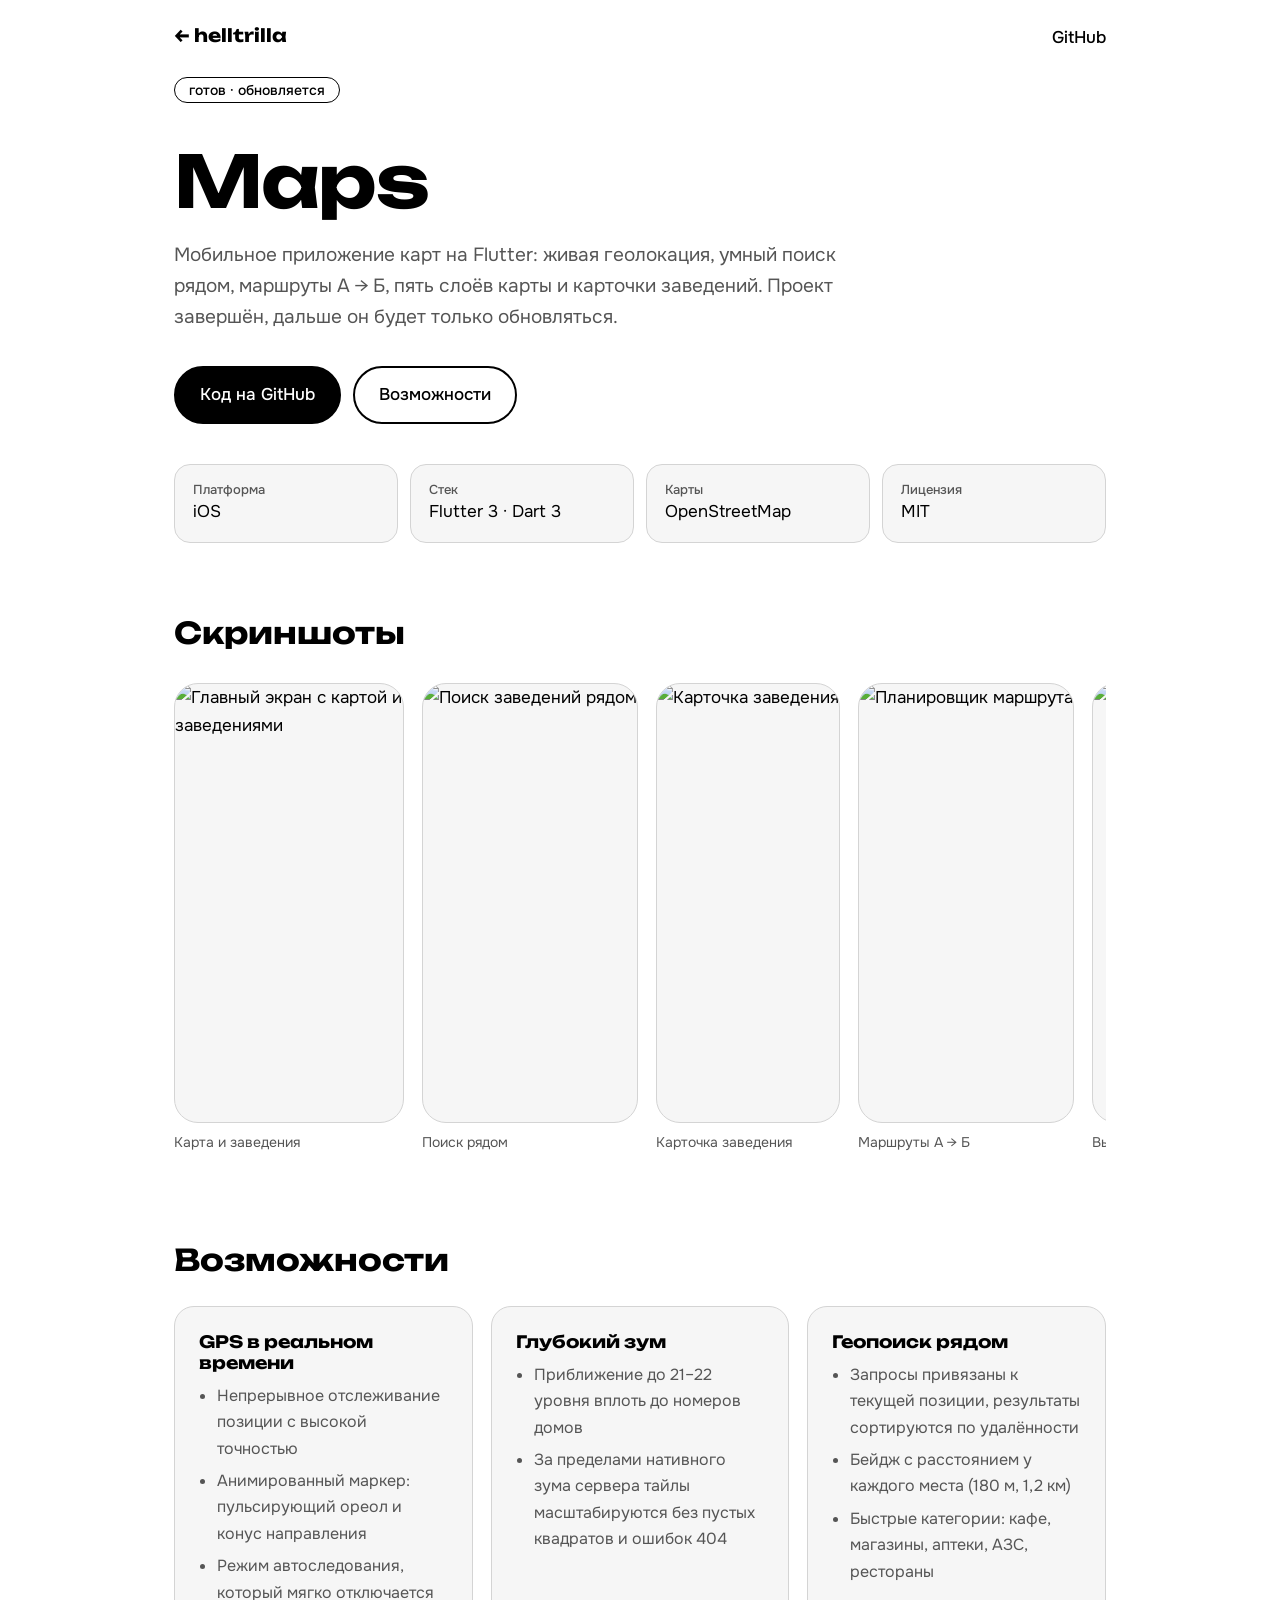
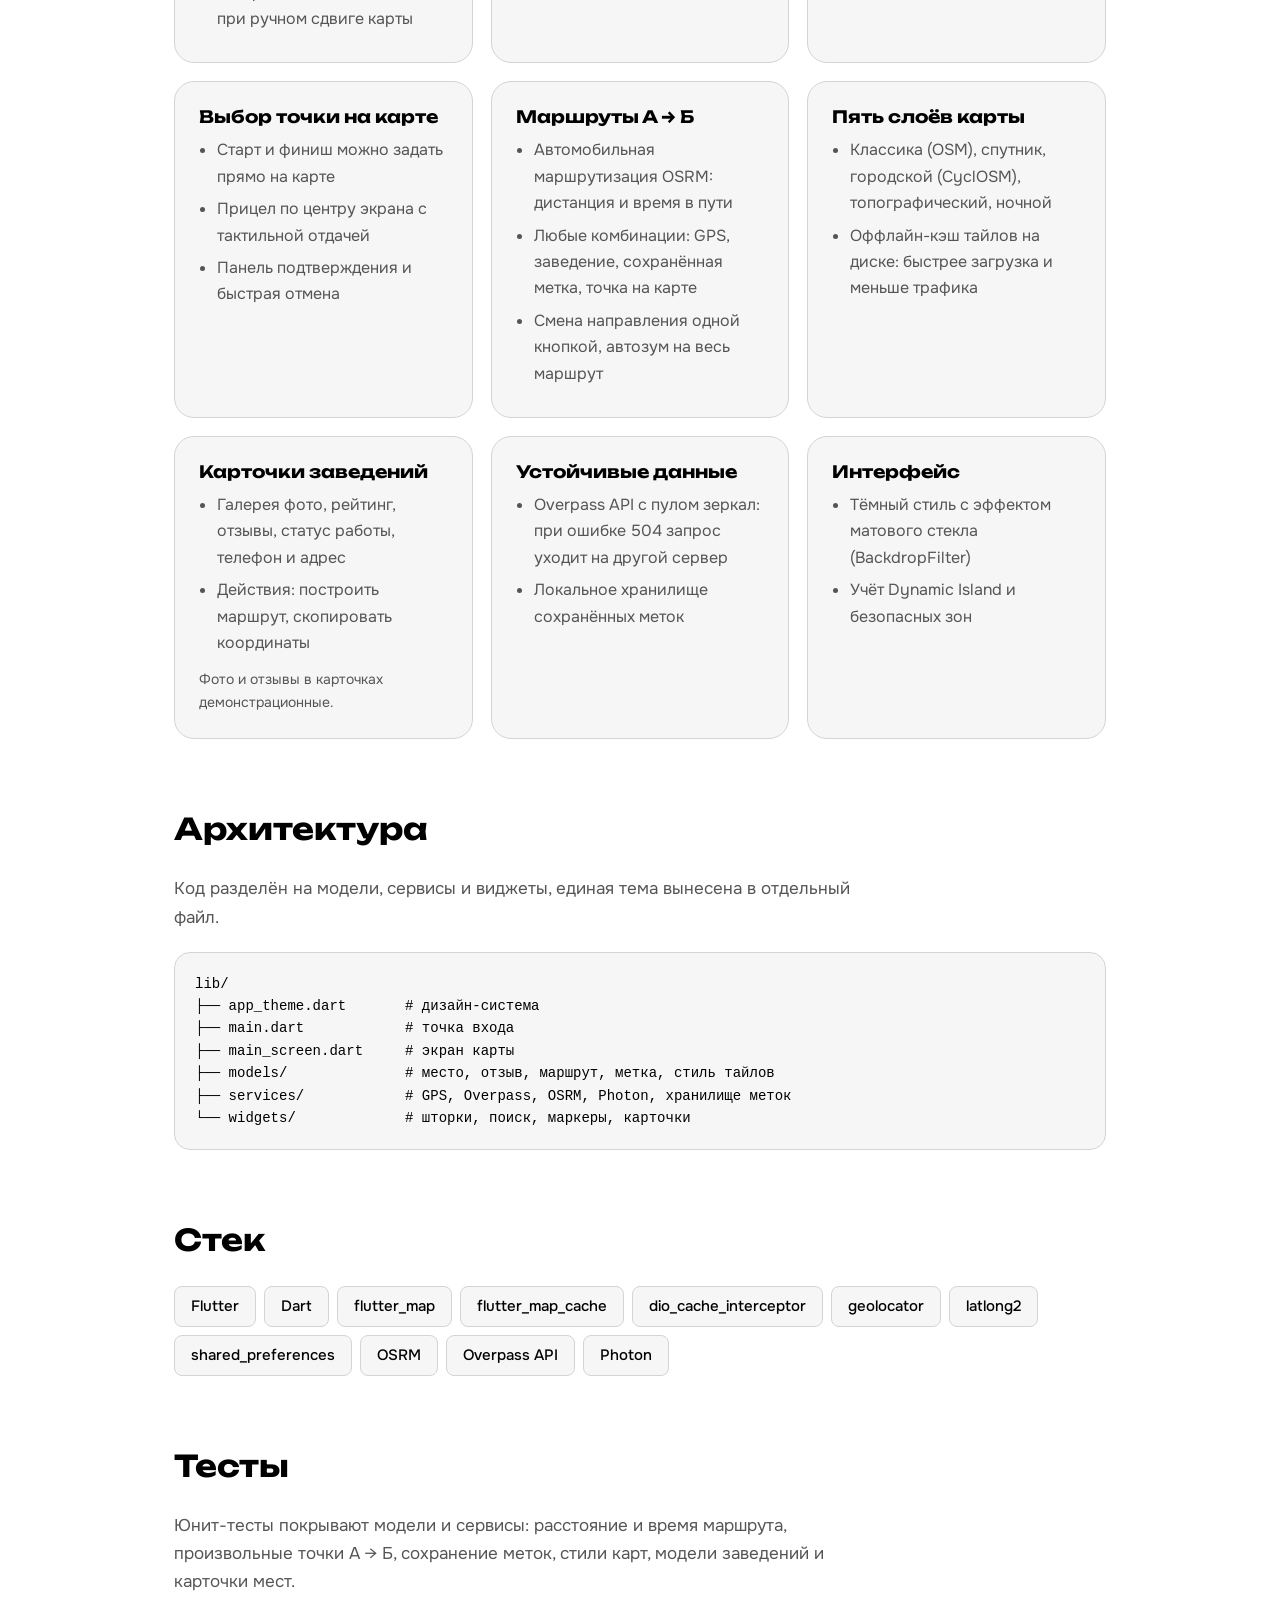
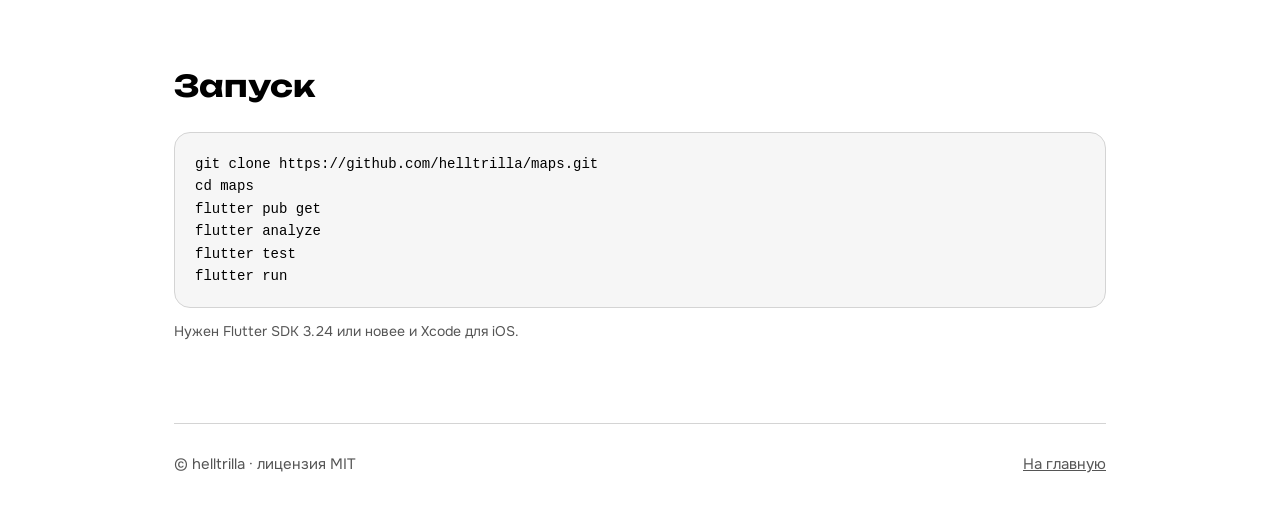
==== maps.html @ f3880a2e "Add files via upload" ====
<!DOCTYPE html>
<html lang="ru">
<head>
<meta charset="utf-8">
<meta name="viewport" content="width=device-width, initial-scale=1, viewport-fit=cover">
<title>Maps — Flutter-приложение карт · helltrilla</title>
<meta name="description" content="Maps — мобильное приложение карт на Flutter: GPS, поиск, маршруты, слои карты, карточки заведений.">
<link rel="icon" href="/favicon.svg" type="image/svg+xml">
<link rel="icon" href="/favicon.png" type="image/png" sizes="64x64">
<link rel="apple-touch-icon" href="/apple-touch-icon.png">
<meta property="og:type" content="article">
<meta property="og:title" content="Maps — Flutter-приложение карт">
<meta property="og:description" content="GPS, геопоиск, маршруты А → Б, слои карты, оффлайн-кэш тайлов.">
<meta property="og:url" content="https://helltrilla.github.io/maps.html">
<meta property="og:image" content="https://helltrilla.github.io/og-image.png">
<meta name="twitter:card" content="summary_large_image">
<link rel="preconnect" href="https://fonts.googleapis.com">
<link rel="preconnect" href="https://fonts.gstatic.com" crossorigin>
<link href="https://fonts.googleapis.com/css2?family=Onest:wght@400;500&family=Unbounded:wght@500;700&display=swap" rel="stylesheet">
<style>
:root{--bg:#fff;--ink:#000;--mute:#555;--line:#d4d4d4;--card:#f6f6f6;--d:'Unbounded','Arial Black',sans-serif;--b:'Onest',system-ui,sans-serif}
@media(prefers-color-scheme:dark){:root:not([data-theme="light"]){--bg:#000;--ink:#fff;--mute:#a0a0a0;--line:#333;--card:#0d0d0d}}
:root[data-theme="dark"]{--bg:#000;--ink:#fff;--mute:#a0a0a0;--line:#333;--card:#0d0d0d}
*{box-sizing:border-box;margin:0}
body{background:var(--bg);color:var(--ink);font:400 17px/1.65 var(--b);padding-top:env(safe-area-inset-top,0px);padding-bottom:env(safe-area-inset-bottom,0px)}
a{color:inherit}
:focus-visible{outline:3px solid var(--ink);outline-offset:3px}
.w{max-width:980px;margin:0 auto;padding:0 24px}
header{display:flex;justify-content:space-between;padding:24px 0;font-weight:500}
header a{text-decoration:none}
.logo{font:700 18px var(--d)}
h1{font:700 clamp(36px,8vw,72px)/1.05 var(--d);letter-spacing:-.02em;margin:40px 0 20px}
h2{font:700 clamp(22px,3.5vw,30px)/1.2 var(--d);margin:72px 0 28px}
h3{font:700 17px var(--d);margin-bottom:10px}
.tag{display:inline-block;font:500 14px var(--b);padding:3px 14px;border:1px solid currentColor;border-radius:999px}
.lead{max-width:36em;color:var(--mute);font-size:19px;margin:20px 0 32px}
.btns{display:flex;gap:12px;flex-wrap:wrap}
.btn{padding:13px 24px;border-radius:999px;border:2px solid var(--ink);font-weight:500;text-decoration:none}
.btn.main{background:var(--ink);color:var(--bg)}
.facts{display:grid;grid-template-columns:repeat(auto-fit,minmax(170px,1fr));gap:12px;margin-top:40px}
.facts div{border:1px solid var(--line);border-radius:16px;padding:16px 18px;background:var(--card)}
.facts b{display:block;font:500 13px var(--b);color:var(--mute)}
.shots{display:flex;gap:18px;overflow-x:auto;scroll-snap-type:x mandatory;padding:4px 0 16px}
.shots figure{flex:0 0 auto;scroll-snap-align:start;max-width:230px}
.shots img{display:block;height:440px;width:auto;max-width:100%;border-radius:24px;border:1px solid var(--line);background:var(--card)}
.shots figcaption{font-size:14px;color:var(--mute);margin-top:8px}
.grid{display:grid;grid-template-columns:repeat(auto-fit,minmax(290px,1fr));gap:18px}
.card{border:1px solid var(--line);border-radius:20px;padding:24px;background:var(--card)}
.card ul{padding-left:18px;color:var(--mute);font-size:16px}
.card li{margin-bottom:6px}
pre{overflow-x:auto;border:1px solid var(--line);border-radius:16px;padding:20px;background:var(--card);font:14px/1.6 ui-monospace,Menlo,Consolas,monospace}
.chips{display:flex;flex-wrap:wrap;gap:8px;padding:0;list-style:none}
.chips li{font-size:15px;font-weight:500;padding:7px 16px;border-radius:8px;border:1px solid var(--line);background:var(--card)}
p.n{color:var(--mute);max-width:40em}
.note{font-size:14px;color:var(--mute);margin-top:12px}
footer{margin-top:80px;border-top:1px solid var(--line);padding:28px 0 40px;color:var(--mute);font-size:15px;display:flex;justify-content:space-between;flex-wrap:wrap;gap:12px}
</style>
</head>
<body>
<div class="w">
<header><a class="logo" href="/">← helltrilla</a><a href="https://github.com/helltrilla/maps">GitHub</a></header>

<main>
<span class="tag">готов · обновляется</span>
<h1>Maps</h1>
<p class="lead">Мобильное приложение карт на Flutter: живая геолокация, умный поиск рядом, маршруты А → Б, пять слоёв карты и карточки заведений. Проект завершён, дальше он будет только обновляться.</p>
<div class="btns">
  <a class="btn main" href="https://github.com/helltrilla/maps">Код на GitHub</a>
  <a class="btn" href="#features">Возможности</a>
</div>
<div class="facts">
  <div><b>Платформа</b>iOS</div>
  <div><b>Стек</b>Flutter 3 · Dart 3</div>
  <div><b>Карты</b>OpenStreetMap</div>
  <div><b>Лицензия</b>MIT</div>
</div>

<h2>Скриншоты</h2>
<div class="shots">
  <figure><img src="img/maps/main_map.png" data-f="main_map.png" alt="Главный экран с картой и заведениями" loading="lazy"><figcaption>Карта и заведения</figcaption></figure>
  <figure><img src="img/maps/search_nearby.png" data-f="search_nearby.png" alt="Поиск заведений рядом" loading="lazy"><figcaption>Поиск рядом</figcaption></figure>
  <figure><img src="img/maps/place_details.png" data-f="place_details.png" alt="Карточка заведения" loading="lazy"><figcaption>Карточка заведения</figcaption></figure>
  <figure><img src="img/maps/route_planner.png" data-f="route_planner.png" alt="Планировщик маршрута" loading="lazy"><figcaption>Маршруты А → Б</figcaption></figure>
  <figure><img src="img/maps/point_picker.png" data-f="point_picker.png" alt="Выбор точки на карте" loading="lazy"><figcaption>Выбор точки на карте</figcaption></figure>
</div>

<h2 id="features">Возможности</h2>
<div class="grid">
  <article class="card"><h3>GPS в реальном времени</h3><ul>
    <li>Непрерывное отслеживание позиции с высокой точностью</li>
    <li>Анимированный маркер: пульсирующий ореол и конус направления</li>
    <li>Режим автоследования, который мягко отключается при ручном сдвиге карты</li></ul></article>
  <article class="card"><h3>Глубокий зум</h3><ul>
    <li>Приближение до 21–22 уровня вплоть до номеров домов</li>
    <li>За пределами нативного зума сервера тайлы масштабируются без пустых квадратов и ошибок 404</li></ul></article>
  <article class="card"><h3>Геопоиск рядом</h3><ul>
    <li>Запросы привязаны к текущей позиции, результаты сортируются по удалённости</li>
    <li>Бейдж с расстоянием у каждого места (180 м, 1,2 км)</li>
    <li>Быстрые категории: кафе, магазины, аптеки, АЗС, рестораны</li></ul></article>
  <article class="card"><h3>Выбор точки на карте</h3><ul>
    <li>Старт и финиш можно задать прямо на карте</li>
    <li>Прицел по центру экрана с тактильной отдачей</li>
    <li>Панель подтверждения и быстрая отмена</li></ul></article>
  <article class="card"><h3>Маршруты А → Б</h3><ul>
    <li>Автомобильная маршрутизация OSRM: дистанция и время в пути</li>
    <li>Любые комбинации: GPS, заведение, сохранённая метка, точка на карте</li>
    <li>Смена направления одной кнопкой, автозум на весь маршрут</li></ul></article>
  <article class="card"><h3>Пять слоёв карты</h3><ul>
    <li>Классика (OSM), спутник, городской (CyclOSM), топографический, ночной</li>
    <li>Оффлайн-кэш тайлов на диске: быстрее загрузка и меньше трафика</li></ul></article>
  <article class="card"><h3>Карточки заведений</h3><ul>
    <li>Галерея фото, рейтинг, отзывы, статус работы, телефон и адрес</li>
    <li>Действия: построить маршрут, скопировать координаты</li></ul>
    <p class="note">Фото и отзывы в карточках демонстрационные.</p></article>
  <article class="card"><h3>Устойчивые данные</h3><ul>
    <li>Overpass API с пулом зеркал: при ошибке 504 запрос уходит на другой сервер</li>
    <li>Локальное хранилище сохранённых меток</li></ul></article>
  <article class="card"><h3>Интерфейс</h3><ul>
    <li>Тёмный стиль с эффектом матового стекла (BackdropFilter)</li>
    <li>Учёт Dynamic Island и безопасных зон</li></ul></article>
</div>

<h2>Архитектура</h2>
<p class="n" style="margin-bottom:20px">Код разделён на модели, сервисы и виджеты, единая тема вынесена в отдельный файл.</p>
<pre>lib/
├── app_theme.dart       # дизайн-система
├── main.dart            # точка входа
├── main_screen.dart     # экран карты
├── models/              # место, отзыв, маршрут, метка, стиль тайлов
├── services/            # GPS, Overpass, OSRM, Photon, хранилище меток
└── widgets/             # шторки, поиск, маркеры, карточки</pre>

<h2>Стек</h2>
<ul class="chips"><li>Flutter</li><li>Dart</li><li>flutter_map</li><li>flutter_map_cache</li><li>dio_cache_interceptor</li><li>geolocator</li><li>latlong2</li><li>shared_preferences</li><li>OSRM</li><li>Overpass API</li><li>Photon</li></ul>

<h2>Тесты</h2>
<p class="n">Юнит-тесты покрывают модели и сервисы: расстояние и время маршрута, произвольные точки А → Б, сохранение меток, стили карт, модели заведений и карточки мест.</p>

<h2>Запуск</h2>
<pre>git clone https://github.com/helltrilla/maps.git
cd maps
flutter pub get
flutter analyze
flutter test
flutter run</pre>
<p class="note">Нужен Flutter SDK 3.24 или новее и Xcode для iOS.</p>
</main>

<footer><span>© helltrilla · лицензия MIT</span><a href="/">На главную</a></footer>
</div>
<script>
document.addEventListener('error',function(e){var t=e.target;if(t.tagName==='IMG'&&t.dataset.f&&!t.dataset.r){t.dataset.r=1;t.src='https://raw.githubusercontent.com/helltrilla/maps/main/assets/screenshots/'+t.dataset.f}},true);
</script>
</body>
</html>
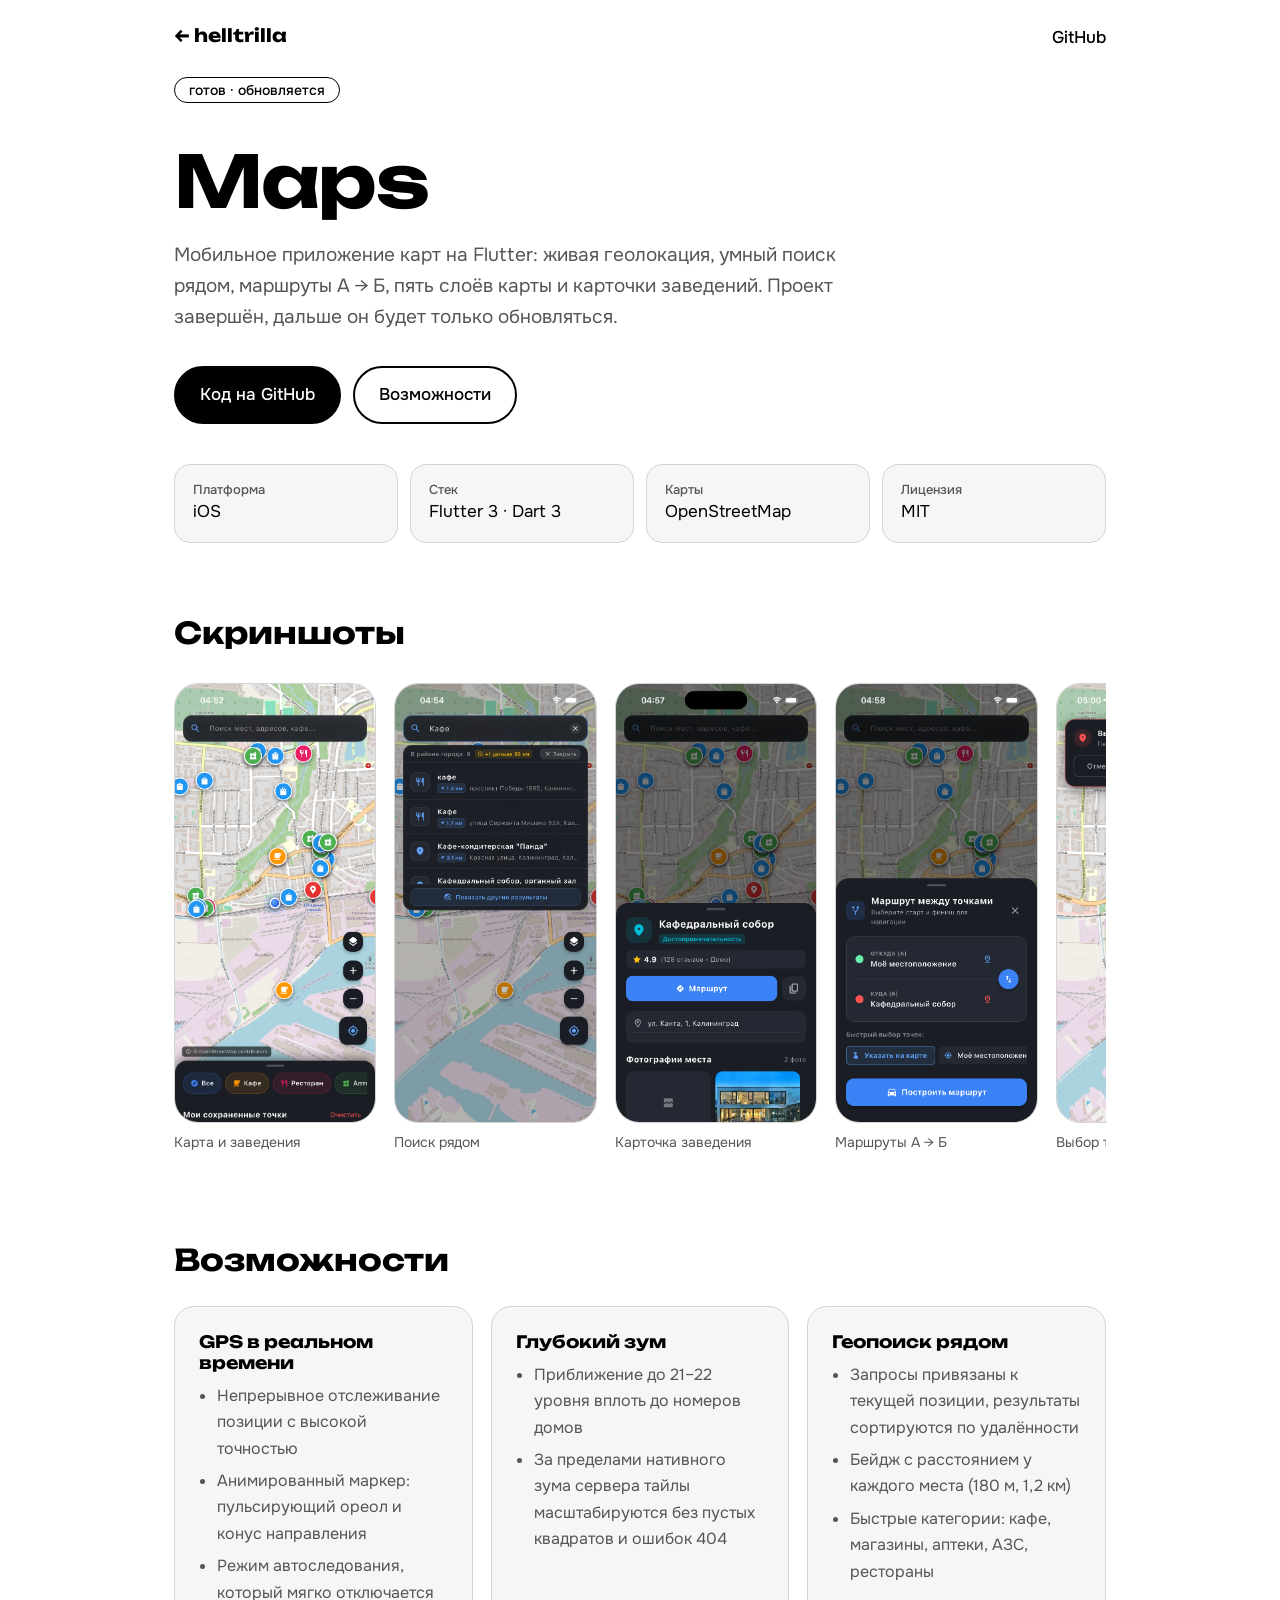
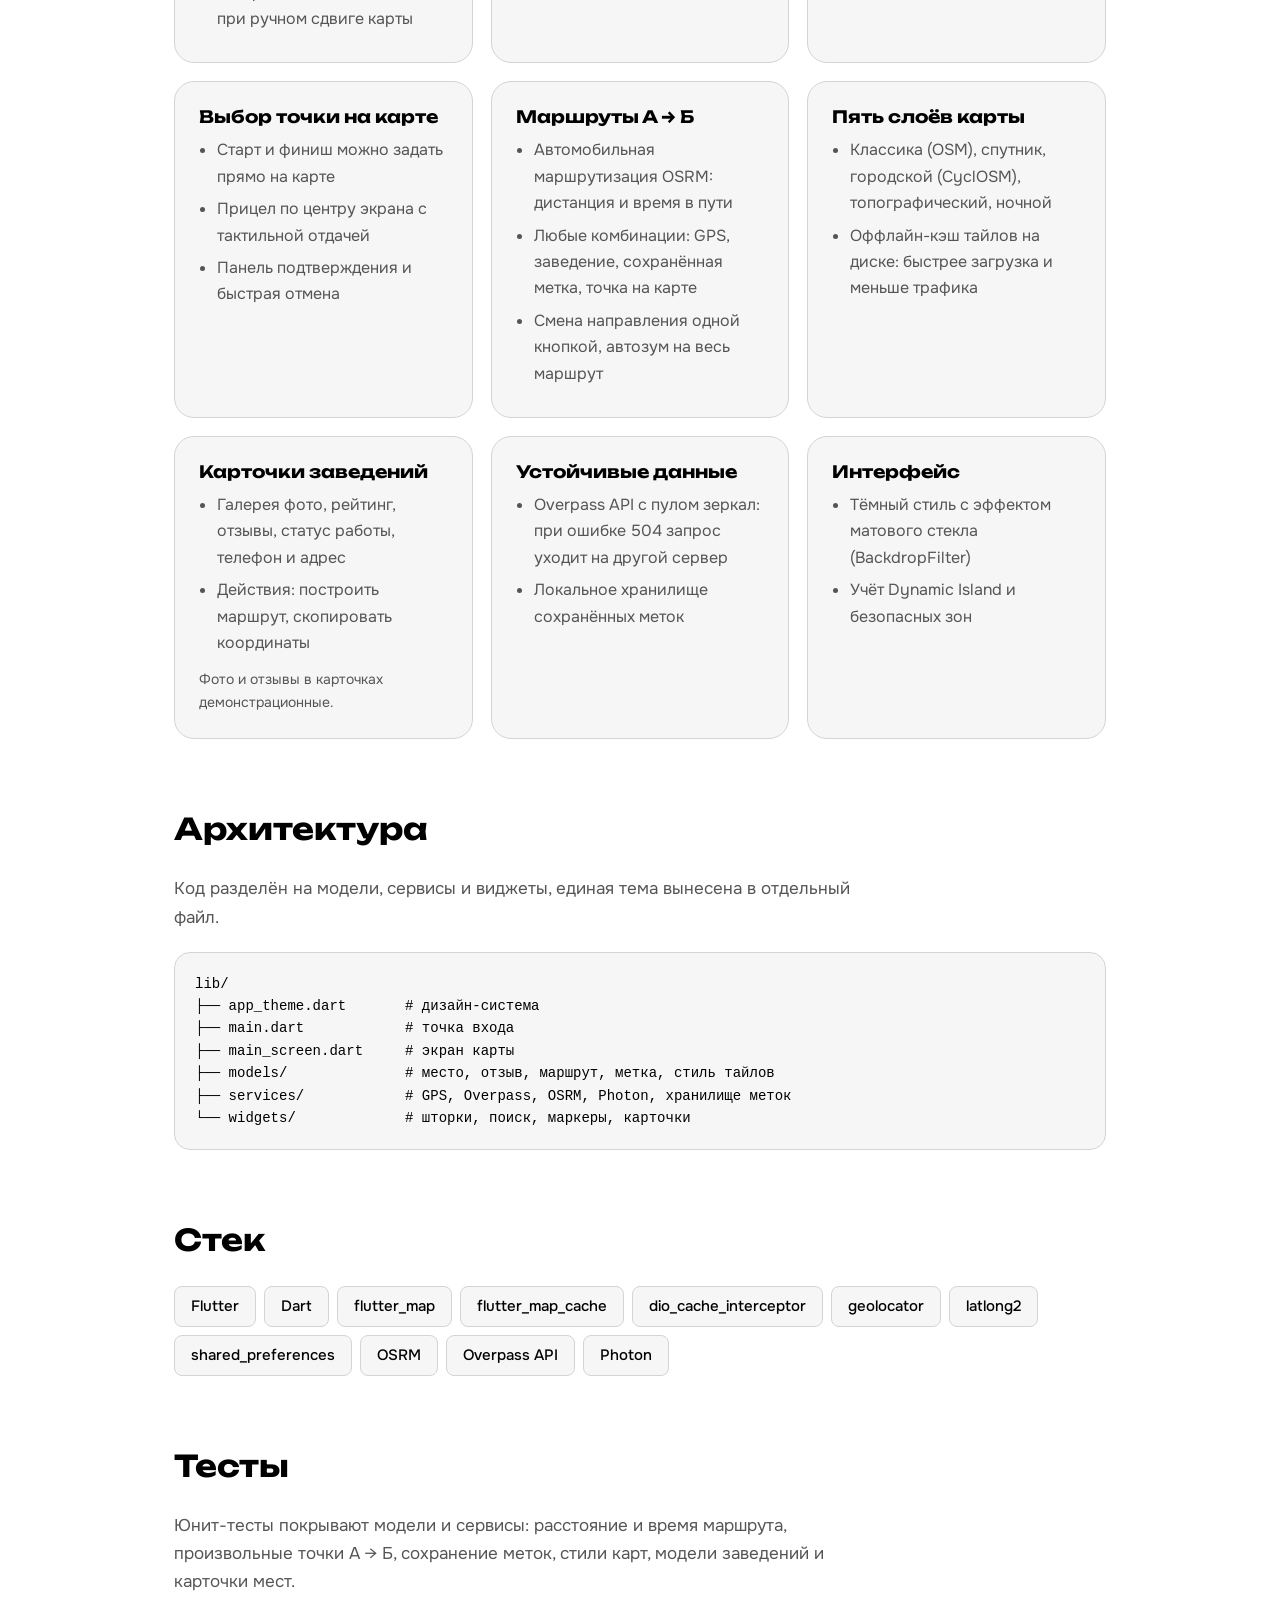
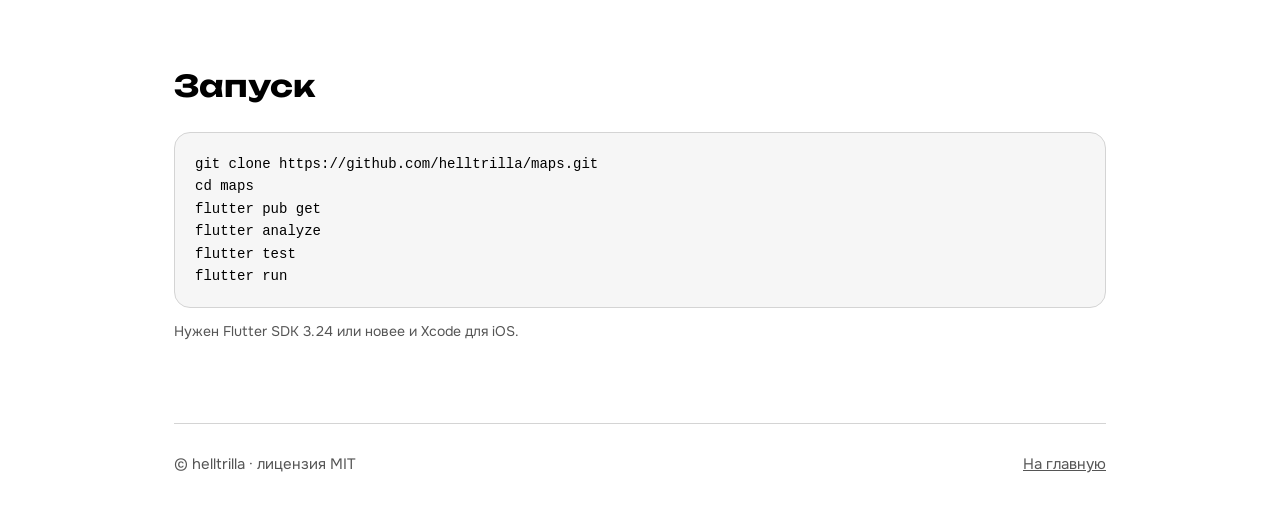
==== commit 53ca281b: "Fix screenshots loading in maps.html and add screenshot assets" ====
--- a/maps.html
+++ b/maps.html
@@ -42,7 +42,7 @@
 .facts b{display:block;font:500 13px var(--b);color:var(--mute)}
 .shots{display:flex;gap:18px;overflow-x:auto;scroll-snap-type:x mandatory;padding:4px 0 16px}
 .shots figure{flex:0 0 auto;scroll-snap-align:start;max-width:230px}
-.shots img{display:block;height:440px;width:auto;max-width:100%;border-radius:24px;border:1px solid var(--line);background:var(--card)}
+.shots img{display:block;height:440px;width:auto;aspect-ratio:1206/2622;border-radius:24px;border:1px solid var(--line);background:var(--card)}
 .shots figcaption{font-size:14px;color:var(--mute);margin-top:8px}
 .grid{display:grid;grid-template-columns:repeat(auto-fit,minmax(290px,1fr));gap:18px}
 .card{border:1px solid var(--line);border-radius:20px;padding:24px;background:var(--card)}
@@ -77,11 +77,11 @@
 
 <h2>Скриншоты</h2>
 <div class="shots">
-  <figure><img src="img/maps/main_map.png" data-f="main_map.png" alt="Главный экран с картой и заведениями" loading="lazy"><figcaption>Карта и заведения</figcaption></figure>
-  <figure><img src="img/maps/search_nearby.png" data-f="search_nearby.png" alt="Поиск заведений рядом" loading="lazy"><figcaption>Поиск рядом</figcaption></figure>
-  <figure><img src="img/maps/place_details.png" data-f="place_details.png" alt="Карточка заведения" loading="lazy"><figcaption>Карточка заведения</figcaption></figure>
-  <figure><img src="img/maps/route_planner.png" data-f="route_planner.png" alt="Планировщик маршрута" loading="lazy"><figcaption>Маршруты А → Б</figcaption></figure>
-  <figure><img src="img/maps/point_picker.png" data-f="point_picker.png" alt="Выбор точки на карте" loading="lazy"><figcaption>Выбор точки на карте</figcaption></figure>
+  <figure><img src="img/maps/main_map.png" data-f="main_map.png" alt="Главный экран с картой и заведениями" width="202" height="440" loading="lazy"><figcaption>Карта и заведения</figcaption></figure>
+  <figure><img src="img/maps/search_nearby.png" data-f="search_nearby.png" alt="Поиск заведений рядом" width="202" height="440" loading="lazy"><figcaption>Поиск рядом</figcaption></figure>
+  <figure><img src="img/maps/place_details.png" data-f="place_details.png" alt="Карточка заведения" width="202" height="440" loading="lazy"><figcaption>Карточка заведения</figcaption></figure>
+  <figure><img src="img/maps/route_planner.png" data-f="route_planner.png" alt="Планировщик маршрута" width="202" height="440" loading="lazy"><figcaption>Маршруты А → Б</figcaption></figure>
+  <figure><img src="img/maps/point_picker.png" data-f="point_picker.png" alt="Выбор точки на карте" width="202" height="440" loading="lazy"><figcaption>Выбор точки на карте</figcaption></figure>
 </div>
 
 <h2 id="features">Возможности</h2>
@@ -149,7 +149,7 @@
 <footer><span>© helltrilla · лицензия MIT</span><a href="/">На главную</a></footer>
 </div>
 <script>
-document.addEventListener('error',function(e){var t=e.target;if(t.tagName==='IMG'&&t.dataset.f&&!t.dataset.r){t.dataset.r=1;t.src='https://raw.githubusercontent.com/helltrilla/maps/main/assets/screenshots/'+t.dataset.f}},true);
+document.addEventListener('error',function(e){var t=e.target;if(t.tagName==='IMG'&&t.dataset.f&&!t.dataset.r){t.dataset.r=1;t.src='https://raw.githubusercontent.com/helltrilla/maps/main/docs/screenshots/'+t.dataset.f}},true);
 </script>
 </body>
 </html>
